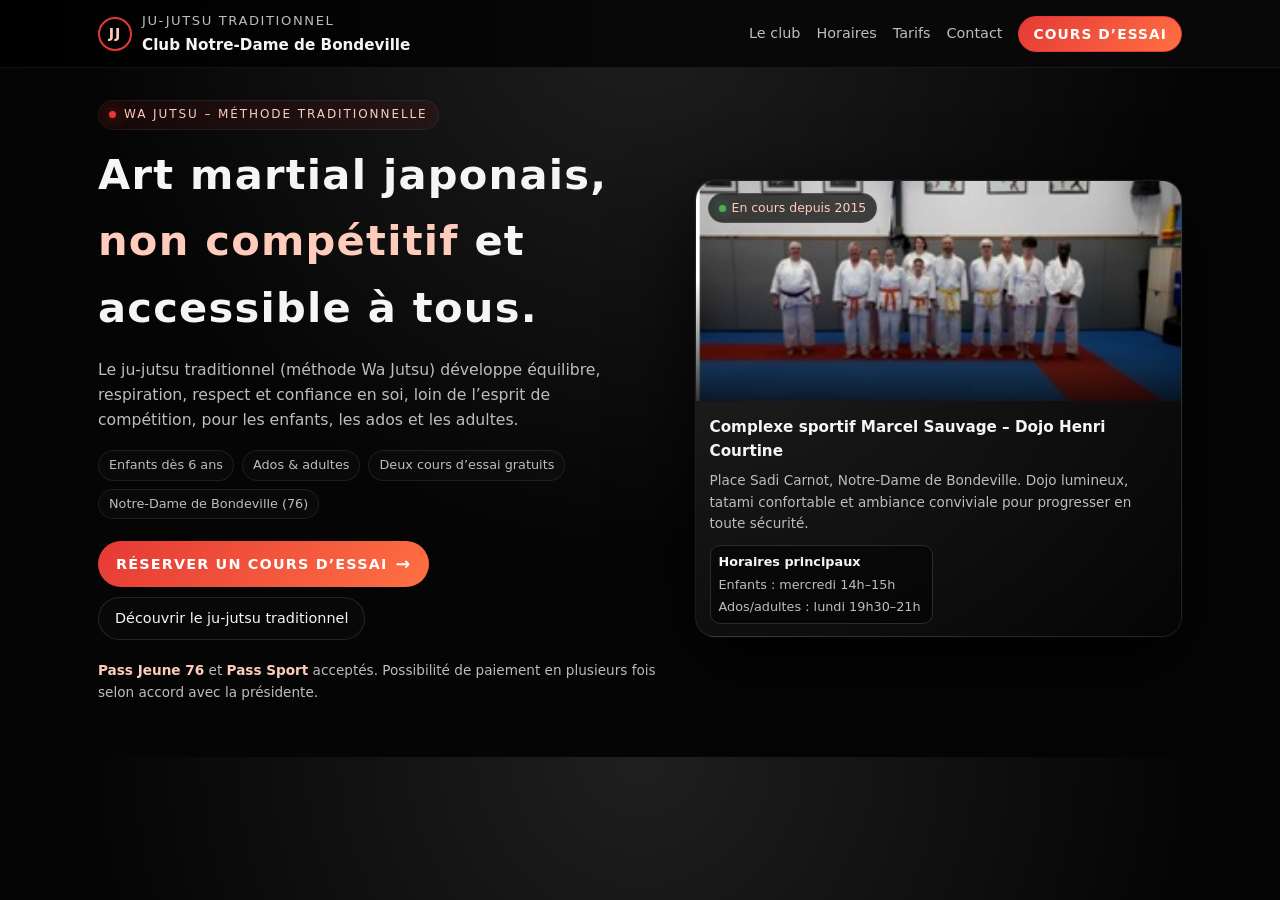
==== index.html @ c3eaf4b6 "Rename page1.html to index.html" ====
<!DOCTYPE html>
<html lang="fr">
<head>
    <meta charset="UTF-8">
    <title>Ju Jutsu Club Notre-Dame de Bondeville – Wa Jutsu</title>
    <meta name="description" content="Club de ju-jutsu traditionnel japonais (méthode Wa Jutsu) à Notre-Dame de Bondeville : art martial traditionnel, non compétitif, pour enfants, ados et adultes.">
    <meta name="viewport" content="width=device-width, initial-scale=1">

    <!-- Styles internes : tu pourras les sortir plus tard dans style.css si tu veux -->
    <style>
        :root {
            --bg-dark: #121212;
            --bg-card: #181818;
            --accent: #e53935;
            --accent-soft: #ffccbc;
            --text-main: #f5f5f5;
            --text-muted: #bdbdbd;
            --border-soft: #2c2c2c;
            --font-main: system-ui, -apple-system, BlinkMacSystemFont, "Segoe UI", sans-serif;
        }

        * {
            box-sizing: border-box;
        }

        body {
            margin: 0;
            font-family: var(--font-main);
            background: radial-gradient(circle at top, #1f1f1f 0, #050505 55%);
            color: var(--text-main);
            line-height: 1.6;
        }

        a {
            color: inherit;
            text-decoration: none;
        }

        /* --- Barre supérieure --- */

        header {
            position: sticky;
            top: 0;
            z-index: 50;
            backdrop-filter: blur(14px);
            background: linear-gradient(to right, rgba(0,0,0,0.9), rgba(10,10,10,0.85));
            border-bottom: 1px solid rgba(255,255,255,0.06);
        }

        .nav-container {
            max-width: 1120px;
            margin: 0 auto;
            padding: 10px 18px;
            display: flex;
            align-items: center;
            justify-content: space-between;
        }

        .logo-block {
            display: flex;
            align-items: center;
            gap: 10px;
        }

        .logo-circle {
            width: 34px;
            height: 34px;
            border-radius: 999px;
            border: 2px solid var(--accent);
            display: flex;
            align-items: center;
            justify-content: center;
            font-size: 0.9rem;
            font-weight: 700;
            color: var(--accent-soft);
            letter-spacing: 1px;
        }

        .logo-text {
            display: flex;
            flex-direction: column;
            gap: 2px;
        }

        .logo-text span:first-child {
            font-size: 0.82rem;
            text-transform: uppercase;
            letter-spacing: 0.12em;
            color: var(--text-muted);
        }

        .logo-text span:last-child {
            font-weight: 600;
            font-size: 0.95rem;
        }

        nav {
            display: flex;
            align-items: center;
            gap: 16px;
            font-size: 0.9rem;
        }

        nav a {
            padding: 6px 0;
            position: relative;
            color: var(--text-muted);
        }

        nav a::after {
            content: "";
            position: absolute;
            left: 0;
            bottom: -2px;
            width: 0;
            height: 2px;
            background: var(--accent);
            transition: width 0.2s ease-out;
        }

        nav a:hover {
            color: var(--text-main);
        }

        nav a:hover::after {
            width: 100%;
        }

        .nav-cta {
            padding: 6px 14px;
            border-radius: 999px;
            border: 1px solid var(--accent);
            background: linear-gradient(135deg, #e53935, #ff7043);
            color: #fff;
            font-size: 0.86rem;
            font-weight: 600;
            letter-spacing: 0.08em;
            text-transform: uppercase;
        }

        .nav-cta:hover {
            filter: brightness(1.06);
        }

        /* --- Section hero --- */

        .hero {
            max-width: 1120px;
            margin: 0 auto;
            padding: 32px 18px 40px;
            display: grid;
            grid-template-columns: minmax(0, 3fr) minmax(0, 2.6fr);
            gap: 34px;
            align-items: center;
        }

        .hero-text {
            position: relative;
        }

        .eyebrow {
            display: inline-flex;
            align-items: center;
            gap: 8px;
            padding: 4px 10px;
            border-radius: 999px;
            background: rgba(229,57,53,0.08);
            border: 1px solid rgba(255,255,255,0.06);
            color: var(--accent-soft);
            font-size: 0.75rem;
            text-transform: uppercase;
            letter-spacing: 0.16em;
            margin-bottom: 12px;
        }

        .eyebrow-dot {
            width: 7px;
            height: 7px;
            border-radius: 999px;
            background: var(--accent);
            box-shadow: 0 0 14px rgba(229,57,53,0.8);
        }

        h1 {
            font-size: clamp(2rem, 3vw + 1rem, 2.6rem);
            margin: 0 0 10px;
            letter-spacing: 0.03em;
        }

        h1 span {
            color: var(--accent-soft);
        }

        .hero-subtitle {
            color: var(--text-muted);
            font-size: 0.98rem;
            max-width: 520px;
            margin-bottom: 18px;
        }

        .hero-tags {
            display: flex;
            flex-wrap: wrap;
            gap: 8px;
            margin-bottom: 22px;
        }

        .tag-pill {
            padding: 4px 10px;
            border-radius: 999px;
            border: 1px solid rgba(255,255,255,0.08);
            font-size: 0.8rem;
            color: var(--text-muted);
            background: rgba(255,255,255,0.02);
        }

        .hero-actions {
            display: flex;
            flex-wrap: wrap;
            gap: 10px;
            margin-bottom: 20px;
        }

        .btn-main {
            display: inline-flex;
            align-items: center;
            gap: 8px;
            padding: 9px 18px;
            border-radius: 999px;
            border: none;
            outline: none;
            cursor: pointer;
            background: linear-gradient(135deg, #e53935, #ff7043);
            color: #fff;
            font-size: 0.9rem;
            font-weight: 600;
            letter-spacing: 0.08em;
            text-transform: uppercase;
        }

        .btn-main span:last-child {
            font-size: 1.1rem;
        }

        .btn-ghost {
            padding: 9px 16px;
            border-radius: 999px;
            border: 1px solid rgba(255,255,255,0.12);
            background: rgba(10,10,10,0.6);
            color: var(--text-main);
            font-size: 0.9rem;
            cursor: pointer;
        }

        .btn-ghost:hover {
            background: rgba(255,255,255,0.05);
        }

        .hero-note {
            font-size: 0.85rem;
            color: var(--text-muted);
        }

        .hero-note strong {
            color: var(--accent-soft);
        }

        /* --- Carte dojo / image --- */

        .hero-media {
            position: relative;
        }

        .hero-card {
            position: relative;
            border-radius: 20px;
            overflow: hidden;
            border: 1px solid rgba(255,255,255,0.08);
            background: radial-gradient(circle at top left, #2c2c2c 0, #151515 45%, #050505 100%);
            box-shadow:
                0 26px 80px rgba(0,0,0,0.8),
                0 0 0 1px rgba(255,255,255,0.03);
        }

        .hero-image-wrapper {
            position: relative;
            height: 220px;
            overflow: hidden;
        }

        .hero-image {
            width: 100%;
            height: 100%;
            object-fit: cover;
            filter: saturate(1.1) contrast(1.1);
        }

        .hero-image-overlay {
            position: absolute;
            inset: 0;
            background: linear-gradient(to top, rgba(0,0,0,0.8), transparent 55%);
        }

        .badge-top {
            position: absolute;
            top: 12px;
            left: 12px;
            padding: 4px 10px;
            border-radius: 999px;
            background: rgba(0,0,0,0.7);
            border: 1px solid rgba(255,255,255,0.12);
            font-size: 0.78rem;
            color: var(--accent-soft);
            display: inline-flex;
            align-items: center;
            gap: 6px;
        }

        .badge-dot {
            width: 7px;
            height: 7px;
            border-radius: 999px;
            background: #4caf50;
            box-shadow: 0 0 12px rgba(76,175,80,0.9);
        }

        .hero-card-content {
            padding: 14px 14px 12px;
        }

        .hero-card-title {
            font-size: 0.95rem;
            font-weight: 600;
            margin-bottom: 6px;
        }

        .hero-card-text {
            font-size: 0.85rem;
            color: var(--text-muted);
            margin-bottom: 10px;
        }

        .hero-card-grid {
            display: grid;
            grid-template-columns: repeat(2, minmax(0, 1fr));
            gap: 10px;
            font-size: 0.8rem;
        }

        .hero-card-chip {
            padding: 6px 8px;
            border-radius: 10px;
            border: 1px solid var(--border-soft);
            background: rgba(0,0,0,0.5);
        }

        .hero-card-chip strong {
            font-size: 0.8rem;
        }

        .hero-card-chip span {
            display: block;
            margin-top: 2px;
            color: var(--text-muted);
        }

        .hero-card-footer {
            display: flex;
            align-items: center;
            justify-content: space-between;
            margin-top: 10px;
            font-size: 0.8rem;
            color: var(--text-muted);
        }

        .hero-card-footer span strong {
            color: var(--accent-soft);
        }

        /* --- Section infos rapides --- */

        .section-infos {
            max-width: 1120px;
            margin: 0 auto;
            padding: 0 18px 40px;
        }

        .infos-grid {
            display: grid;
            grid-template-columns: repeat(3, minmax(0, 1fr));
            gap: 16px;
        }

        .info-card {
            background: var(--bg-card);
            border-radius: 16px;
            padding: 14px 14px 12px;
            border: 1px solid rgba(255,255,255,0.06);
        }

        .info-title {
            font-size: 0.9rem;
            font-weight: 600;
            margin-bottom: 6px;
        }

        .info-text {
            font-size: 0.85rem;
            color: var(--text-muted);
        }

        /* --- Footer --- */

        footer {
            border-top: 1px solid rgba(255,255,255,0.08);
            padding: 14px 18px 20px;
            font-size: 0.8rem;
            color: var(--text-muted);
            text-align: center;
            background: #050505;
        }

        /* --- Responsive --- */

        @media (max-width: 900px) {
            .hero {
                grid-template-columns: 1fr;
                padding-top: 22px;
            }

            nav {
                display: none; /* on simplifie sur mobile, tu pourras faire un vrai menu burger plus tard */
            }

            header {
                position: static;
            }
        }

        @media (max-width: 720px) {
            .infos-grid {
                grid-template-columns: 1fr;
            }
        }
    </style>
</head>
<body>

<header>
    <div class="nav-container">
        <div class="logo-block">
            <div class="logo-circle">JJ</div>
            <div class="logo-text">
                <span>Ju-jutsu traditionnel</span>
                <span>Club Notre-Dame de Bondeville</span>
            </div>
        </div>
        <nav>
            <a href="#club">Le club</a>
            <a href="#horaires">Horaires</a>
            <a href="#tarifs">Tarifs</a>
            <a href="#contact">Contact</a>
            <a class="nav-cta" href="#essai">Cours d’essai</a>
        </nav>
    </div>
</header>

<main>
    <!-- HERO -->
    <section class="hero">
        <div class="hero-text">
            <div class="eyebrow">
                <span class="eyebrow-dot"></span>
                <span>Wa Jutsu – méthode traditionnelle</span>
            </div>
            <h1>
                Art martial japonais, <span>non compétitif</span> et accessible à tous.
            </h1>
            <p class="hero-subtitle">
                Le ju-jutsu traditionnel (méthode Wa Jutsu) développe équilibre, respiration,
                respect et confiance en soi, loin de l’esprit de compétition, pour les enfants,
                les ados et les adultes.
            </p>

            <div class="hero-tags">
                <div class="tag-pill">Enfants dès 6 ans</div>
                <div class="tag-pill">Ados & adultes</div>
                <div class="tag-pill">Deux cours d’essai gratuits</div>
                <div class="tag-pill">Notre-Dame de Bondeville (76)</div>
            </div>

            <div class="hero-actions">
                <a href="#essai" class="btn-main">
                    <span>Réserver un cours d’essai</span>
                    <span>→</span>
                </a>
                <a href="#club" class="btn-ghost">
                    Découvrir le ju-jutsu traditionnel
                </a>
            </div>

            <p class="hero-note">
                <strong>Pass Jeune 76</strong> et <strong>Pass Sport</strong> acceptés.
                Possibilité de paiement en plusieurs fois selon accord avec la présidente.
            </p>
        </div>

        <div class="hero-media">
            <article class="hero-card">
                <div class="hero-image-wrapper">
                    <!-- Image hero : à mettre dans /images/hero-dojo.jpg -->
                    <img src="images/hero-dojo.jpg" alt="Pratique du ju-jutsu traditionnel au dojo Henri Courtine" class="hero-image">
                    <div class="hero-image-overlay"></div>
                    <div class="badge-top">
                        <span class="badge-dot"></span>
                        <span>En cours depuis 2015</span>
                    </div>
                </div>
                <div class="hero-card-content">
                    <div class="hero-card-title">
                        Complexe sportif Marcel Sauvage – Dojo Henri Courtine
                    </div>
                    <div class="hero-card-text">
                        Place Sadi Carnot, Notre-Dame de Bondeville. Dojo lumineux, tatami confortable
                        et ambiance conviviale pour progresser en toute sécurité.
                    </div>

                    <div class="hero-card-grid">
                        <div class="hero-card-chip" id="horaires">
                            <strong>Horaires principaux</strong>
                            <span>Enfants : mercredi 14h–15h</span>
                            <span>Ados/adultes : lundi 19h30–21h</span>
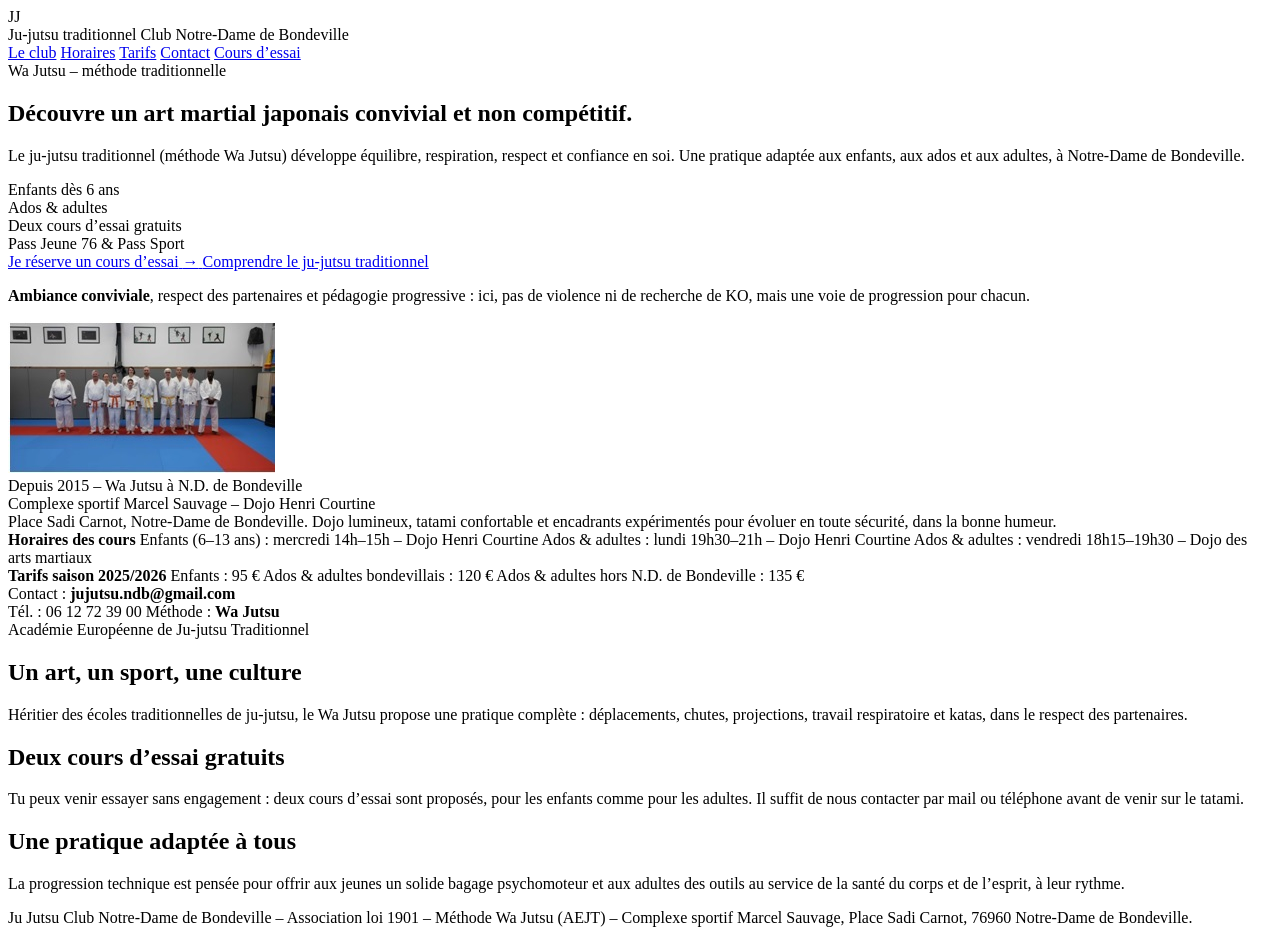
==== commit 7e7b0950: "Add files via upload" ====
--- a/index.html
+++ b/index.html
@@ -5,448 +5,11 @@
     <title>Ju Jutsu Club Notre-Dame de Bondeville – Wa Jutsu</title>
     <meta name="description" content="Club de ju-jutsu traditionnel japonais (méthode Wa Jutsu) à Notre-Dame de Bondeville : art martial traditionnel, non compétitif, pour enfants, ados et adultes.">
     <meta name="viewport" content="width=device-width, initial-scale=1">
+    <link rel="stylesheet" href="style.css">
+</head>
+<body class="page">
 
-    <!-- Styles internes : tu pourras les sortir plus tard dans style.css si tu veux -->
-    <style>
-        :root {
-            --bg-dark: #121212;
-            --bg-card: #181818;
-            --accent: #e53935;
-            --accent-soft: #ffccbc;
-            --text-main: #f5f5f5;
-            --text-muted: #bdbdbd;
-            --border-soft: #2c2c2c;
-            --font-main: system-ui, -apple-system, BlinkMacSystemFont, "Segoe UI", sans-serif;
-        }
-
-        * {
-            box-sizing: border-box;
-        }
-
-        body {
-            margin: 0;
-            font-family: var(--font-main);
-            background: radial-gradient(circle at top, #1f1f1f 0, #050505 55%);
-            color: var(--text-main);
-            line-height: 1.6;
-        }
-
-        a {
-            color: inherit;
-            text-decoration: none;
-        }
-
-        /* --- Barre supérieure --- */
-
-        header {
-            position: sticky;
-            top: 0;
-            z-index: 50;
-            backdrop-filter: blur(14px);
-            background: linear-gradient(to right, rgba(0,0,0,0.9), rgba(10,10,10,0.85));
-            border-bottom: 1px solid rgba(255,255,255,0.06);
-        }
-
-        .nav-container {
-            max-width: 1120px;
-            margin: 0 auto;
-            padding: 10px 18px;
-            display: flex;
-            align-items: center;
-            justify-content: space-between;
-        }
-
-        .logo-block {
-            display: flex;
-            align-items: center;
-            gap: 10px;
-        }
-
-        .logo-circle {
-            width: 34px;
-            height: 34px;
-            border-radius: 999px;
-            border: 2px solid var(--accent);
-            display: flex;
-            align-items: center;
-            justify-content: center;
-            font-size: 0.9rem;
-            font-weight: 700;
-            color: var(--accent-soft);
-            letter-spacing: 1px;
-        }
-
-        .logo-text {
-            display: flex;
-            flex-direction: column;
-            gap: 2px;
-        }
-
-        .logo-text span:first-child {
-            font-size: 0.82rem;
-            text-transform: uppercase;
-            letter-spacing: 0.12em;
-            color: var(--text-muted);
-        }
-
-        .logo-text span:last-child {
-            font-weight: 600;
-            font-size: 0.95rem;
-        }
-
-        nav {
-            display: flex;
-            align-items: center;
-            gap: 16px;
-            font-size: 0.9rem;
-        }
-
-        nav a {
-            padding: 6px 0;
-            position: relative;
-            color: var(--text-muted);
-        }
-
-        nav a::after {
-            content: "";
-            position: absolute;
-            left: 0;
-            bottom: -2px;
-            width: 0;
-            height: 2px;
-            background: var(--accent);
-            transition: width 0.2s ease-out;
-        }
-
-        nav a:hover {
-            color: var(--text-main);
-        }
-
-        nav a:hover::after {
-            width: 100%;
-        }
-
-        .nav-cta {
-            padding: 6px 14px;
-            border-radius: 999px;
-            border: 1px solid var(--accent);
-            background: linear-gradient(135deg, #e53935, #ff7043);
-            color: #fff;
-            font-size: 0.86rem;
-            font-weight: 600;
-            letter-spacing: 0.08em;
-            text-transform: uppercase;
-        }
-
-        .nav-cta:hover {
-            filter: brightness(1.06);
-        }
-
-        /* --- Section hero --- */
-
-        .hero {
-            max-width: 1120px;
-            margin: 0 auto;
-            padding: 32px 18px 40px;
-            display: grid;
-            grid-template-columns: minmax(0, 3fr) minmax(0, 2.6fr);
-            gap: 34px;
-            align-items: center;
-        }
-
-        .hero-text {
-            position: relative;
-        }
-
-        .eyebrow {
-            display: inline-flex;
-            align-items: center;
-            gap: 8px;
-            padding: 4px 10px;
-            border-radius: 999px;
-            background: rgba(229,57,53,0.08);
-            border: 1px solid rgba(255,255,255,0.06);
-            color: var(--accent-soft);
-            font-size: 0.75rem;
-            text-transform: uppercase;
-            letter-spacing: 0.16em;
-            margin-bottom: 12px;
-        }
-
-        .eyebrow-dot {
-            width: 7px;
-            height: 7px;
-            border-radius: 999px;
-            background: var(--accent);
-            box-shadow: 0 0 14px rgba(229,57,53,0.8);
-        }
-
-        h1 {
-            font-size: clamp(2rem, 3vw + 1rem, 2.6rem);
-            margin: 0 0 10px;
-            letter-spacing: 0.03em;
-        }
-
-        h1 span {
-            color: var(--accent-soft);
-        }
-
-        .hero-subtitle {
-            color: var(--text-muted);
-            font-size: 0.98rem;
-            max-width: 520px;
-            margin-bottom: 18px;
-        }
-
-        .hero-tags {
-            display: flex;
-            flex-wrap: wrap;
-            gap: 8px;
-            margin-bottom: 22px;
-        }
-
-        .tag-pill {
-            padding: 4px 10px;
-            border-radius: 999px;
-            border: 1px solid rgba(255,255,255,0.08);
-            font-size: 0.8rem;
-            color: var(--text-muted);
-            background: rgba(255,255,255,0.02);
-        }
-
-        .hero-actions {
-            display: flex;
-            flex-wrap: wrap;
-            gap: 10px;
-            margin-bottom: 20px;
-        }
-
-        .btn-main {
-            display: inline-flex;
-            align-items: center;
-            gap: 8px;
-            padding: 9px 18px;
-            border-radius: 999px;
-            border: none;
-            outline: none;
-            cursor: pointer;
-            background: linear-gradient(135deg, #e53935, #ff7043);
-            color: #fff;
-            font-size: 0.9rem;
-            font-weight: 600;
-            letter-spacing: 0.08em;
-            text-transform: uppercase;
-        }
-
-        .btn-main span:last-child {
-            font-size: 1.1rem;
-        }
-
-        .btn-ghost {
-            padding: 9px 16px;
-            border-radius: 999px;
-            border: 1px solid rgba(255,255,255,0.12);
-            background: rgba(10,10,10,0.6);
-            color: var(--text-main);
-            font-size: 0.9rem;
-            cursor: pointer;
-        }
-
-        .btn-ghost:hover {
-            background: rgba(255,255,255,0.05);
-        }
-
-        .hero-note {
-            font-size: 0.85rem;
-            color: var(--text-muted);
-        }
-
-        .hero-note strong {
-            color: var(--accent-soft);
-        }
-
-        /* --- Carte dojo / image --- */
-
-        .hero-media {
-            position: relative;
-        }
-
-        .hero-card {
-            position: relative;
-            border-radius: 20px;
-            overflow: hidden;
-            border: 1px solid rgba(255,255,255,0.08);
-            background: radial-gradient(circle at top left, #2c2c2c 0, #151515 45%, #050505 100%);
-            box-shadow:
-                0 26px 80px rgba(0,0,0,0.8),
-                0 0 0 1px rgba(255,255,255,0.03);
-        }
-
-        .hero-image-wrapper {
-            position: relative;
-            height: 220px;
-            overflow: hidden;
-        }
-
-        .hero-image {
-            width: 100%;
-            height: 100%;
-            object-fit: cover;
-            filter: saturate(1.1) contrast(1.1);
-        }
-
-        .hero-image-overlay {
-            position: absolute;
-            inset: 0;
-            background: linear-gradient(to top, rgba(0,0,0,0.8), transparent 55%);
-        }
-
-        .badge-top {
-            position: absolute;
-            top: 12px;
-            left: 12px;
-            padding: 4px 10px;
-            border-radius: 999px;
-            background: rgba(0,0,0,0.7);
-            border: 1px solid rgba(255,255,255,0.12);
-            font-size: 0.78rem;
-            color: var(--accent-soft);
-            display: inline-flex;
-            align-items: center;
-            gap: 6px;
-        }
-
-        .badge-dot {
-            width: 7px;
-            height: 7px;
-            border-radius: 999px;
-            background: #4caf50;
-            box-shadow: 0 0 12px rgba(76,175,80,0.9);
-        }
-
-        .hero-card-content {
-            padding: 14px 14px 12px;
-        }
-
-        .hero-card-title {
-            font-size: 0.95rem;
-            font-weight: 600;
-            margin-bottom: 6px;
-        }
-
-        .hero-card-text {
-            font-size: 0.85rem;
-            color: var(--text-muted);
-            margin-bottom: 10px;
-        }
-
-        .hero-card-grid {
-            display: grid;
-            grid-template-columns: repeat(2, minmax(0, 1fr));
-            gap: 10px;
-            font-size: 0.8rem;
-        }
-
-        .hero-card-chip {
-            padding: 6px 8px;
-            border-radius: 10px;
-            border: 1px solid var(--border-soft);
-            background: rgba(0,0,0,0.5);
-        }
-
-        .hero-card-chip strong {
-            font-size: 0.8rem;
-        }
-
-        .hero-card-chip span {
-            display: block;
-            margin-top: 2px;
-            color: var(--text-muted);
-        }
-
-        .hero-card-footer {
-            display: flex;
-            align-items: center;
-            justify-content: space-between;
-            margin-top: 10px;
-            font-size: 0.8rem;
-            color: var(--text-muted);
-        }
-
-        .hero-card-footer span strong {
-            color: var(--accent-soft);
-        }
-
-        /* --- Section infos rapides --- */
-
-        .section-infos {
-            max-width: 1120px;
-            margin: 0 auto;
-            padding: 0 18px 40px;
-        }
-
-        .infos-grid {
-            display: grid;
-            grid-template-columns: repeat(3, minmax(0, 1fr));
-            gap: 16px;
-        }
-
-        .info-card {
-            background: var(--bg-card);
-            border-radius: 16px;
-            padding: 14px 14px 12px;
-            border: 1px solid rgba(255,255,255,0.06);
-        }
-
-        .info-title {
-            font-size: 0.9rem;
-            font-weight: 600;
-            margin-bottom: 6px;
-        }
-
-        .info-text {
-            font-size: 0.85rem;
-            color: var(--text-muted);
-        }
-
-        /* --- Footer --- */
-
-        footer {
-            border-top: 1px solid rgba(255,255,255,0.08);
-            padding: 14px 18px 20px;
-            font-size: 0.8rem;
-            color: var(--text-muted);
-            text-align: center;
-            background: #050505;
-        }
-
-        /* --- Responsive --- */
-
-        @media (max-width: 900px) {
-            .hero {
-                grid-template-columns: 1fr;
-                padding-top: 22px;
-            }
-
-            nav {
-                display: none; /* on simplifie sur mobile, tu pourras faire un vrai menu burger plus tard */
-            }
-
-            header {
-                position: static;
-            }
-        }
-
-        @media (max-width: 720px) {
-            .infos-grid {
-                grid-template-columns: 1fr;
-            }
-        }
-    </style>
-</head>
-<body>
-
-<header>
+<header class="header">
     <div class="nav-container">
         <div class="logo-block">
             <div class="logo-circle">JJ</div>
@@ -455,65 +18,66 @@
                 <span>Club Notre-Dame de Bondeville</span>
             </div>
         </div>
-        <nav>
-            <a href="#club">Le club</a>
-            <a href="#horaires">Horaires</a>
-            <a href="#tarifs">Tarifs</a>
-            <a href="#contact">Contact</a>
-            <a class="nav-cta" href="#essai">Cours d’essai</a>
+        <nav class="nav">
+            <a href="#club" class="nav-link">Le club</a>
+            <a href="#horaires" class="nav-link">Horaires</a>
+            <a href="#tarifs" class="nav-link">Tarifs</a>
+            <a href="#contact" class="nav-link">Contact</a>
+            <a href="#essai" class="nav-cta">Cours d’essai</a>
         </nav>
     </div>
 </header>
 
-<main>
+<main class="page-main">
     <!-- HERO -->
     <section class="hero">
         <div class="hero-text">
-            <div class="eyebrow">
-                <span class="eyebrow-dot"></span>
+            <div class="hero-eyebrow">
+                <span class="hero-eyebrow-dot"></span>
                 <span>Wa Jutsu – méthode traditionnelle</span>
             </div>
-            <h1>
-                Art martial japonais, <span>non compétitif</span> et accessible à tous.
+            <h1 class="hero-title">
+                Découvre un art martial japonais <span>convivial et non compétitif</span>.
             </h1>
             <p class="hero-subtitle">
                 Le ju-jutsu traditionnel (méthode Wa Jutsu) développe équilibre, respiration,
-                respect et confiance en soi, loin de l’esprit de compétition, pour les enfants,
-                les ados et les adultes.
+                respect et confiance en soi. Une pratique adaptée aux enfants, aux ados
+                et aux adultes, à Notre-Dame de Bondeville.
             </p>
 
             <div class="hero-tags">
                 <div class="tag-pill">Enfants dès 6 ans</div>
                 <div class="tag-pill">Ados & adultes</div>
                 <div class="tag-pill">Deux cours d’essai gratuits</div>
-                <div class="tag-pill">Notre-Dame de Bondeville (76)</div>
+                <div class="tag-pill">Pass Jeune 76 & Pass Sport</div>
             </div>
 
             <div class="hero-actions">
                 <a href="#essai" class="btn-main">
-                    <span>Réserver un cours d’essai</span>
+                    <span>Je réserve un cours d’essai</span>
                     <span>→</span>
                 </a>
                 <a href="#club" class="btn-ghost">
-                    Découvrir le ju-jutsu traditionnel
+                    Comprendre le ju-jutsu traditionnel
                 </a>
             </div>
 
             <p class="hero-note">
-                <strong>Pass Jeune 76</strong> et <strong>Pass Sport</strong> acceptés.
-                Possibilité de paiement en plusieurs fois selon accord avec la présidente.
+                <strong>Ambiance conviviale</strong>, respect des partenaires et pédagogie
+                progressive : ici, pas de violence ni de recherche de KO, mais une voie
+                de progression pour chacun.
             </p>
         </div>
 
         <div class="hero-media">
             <article class="hero-card">
                 <div class="hero-image-wrapper">
-                    <!-- Image hero : à mettre dans /images/hero-dojo.jpg -->
+                    <!-- Image hero : à placer dans /images/hero-dojo.jpg -->
                     <img src="images/hero-dojo.jpg" alt="Pratique du ju-jutsu traditionnel au dojo Henri Courtine" class="hero-image">
                     <div class="hero-image-overlay"></div>
-                    <div class="badge-top">
-                        <span class="badge-dot"></span>
-                        <span>En cours depuis 2015</span>
+                    <div class="hero-badge-top">
+                        <span class="hero-badge-dot"></span>
+                        <span>Depuis 2015 – Wa Jutsu à N.D. de Bondeville</span>
                     </div>
                 </div>
                 <div class="hero-card-content">
@@ -522,12 +86,75 @@
                     </div>
                     <div class="hero-card-text">
                         Place Sadi Carnot, Notre-Dame de Bondeville. Dojo lumineux, tatami confortable
-                        et ambiance conviviale pour progresser en toute sécurité.
+                        et encadrants expérimentés pour évoluer en toute sécurité, dans la bonne humeur.
                     </div>
 
                     <div class="hero-card-grid">
                         <div class="hero-card-chip" id="horaires">
-                            <strong>Horaires principaux</strong>
-                            <span>Enfants : mercredi 14h–15h</span>
-                            <span>Ados/adultes : lundi 19h30–21h</span>
-                            
+                            <strong>Horaires des cours</strong>
+                            <span>Enfants (6–13 ans) : mercredi 14h–15h – Dojo Henri Courtine</span>
+                            <span>Ados & adultes : lundi 19h30–21h – Dojo Henri Courtine</span>
+                            <span>Ados & adultes : vendredi 18h15–19h30 – Dojo des arts martiaux</span>
+                        </div>
+                        <div class="hero-card-chip" id="tarifs">
+                            <strong>Tarifs saison 2025/2026</strong>
+                            <span>Enfants : 95 €</span>
+                            <span>Ados & adultes bondevillais : 120 €</span>
+                            <span>Ados & adultes hors N.D. de Bondeville : 135 €</span>
+                        </div>
+                    </div>
+
+                    <div class="hero-card-footer" id="contact">
+                        <span>
+                            Contact : <strong>jujutsu.ndb@gmail.com</strong><br>
+                            Tél. : 06&nbsp;12&nbsp;72&nbsp;39&nbsp;00
+                        </span>
+                        <span>
+                            Méthode : <strong>Wa Jutsu</strong><br>
+                            Académie Européenne de Ju-jutsu Traditionnel
+                        </span>
+                    </div>
+                </div>
+            </article>
+        </div>
+    </section>
+
+    <!-- INFOS RAPIDES -->
+    <section class="section-infos" id="club">
+        <div class="section-infos-grid">
+            <article class="info-card">
+                <h2 class="info-title">Un art, un sport, une culture</h2>
+                <p class="info-text">
+                    Héritier des écoles traditionnelles de ju-jutsu, le Wa Jutsu propose une
+                    pratique complète : déplacements, chutes, projections, travail respiratoire
+                    et katas, dans le respect des partenaires.
+                </p>
+            </article>
+
+            <article class="info-card" id="essai">
+                <h2 class="info-title">Deux cours d’essai gratuits</h2>
+                <p class="info-text">
+                    Tu peux venir essayer sans engagement : deux cours d’essai sont proposés,
+                    pour les enfants comme pour les adultes. Il suffit de nous contacter
+                    par mail ou téléphone avant de venir sur le tatami.
+                </p>
+            </article>
+
+            <article class="info-card">
+                <h2 class="info-title">Une pratique adaptée à tous</h2>
+                <p class="info-text">
+                    La progression technique est pensée pour offrir aux jeunes un solide bagage
+                    psychomoteur et aux adultes des outils au service de la santé du corps
+                    et de l’esprit, à leur rythme.
+                </p>
+            </article>
+        </div>
+    </section>
+</main>
+
+<footer class="footer">
+    Ju Jutsu Club Notre-Dame de Bondeville – Association loi 1901 – Méthode Wa Jutsu (AEJT) – Complexe sportif Marcel Sauvage, Place Sadi Carnot, 76960 Notre-Dame de Bondeville.
+</footer>
+
+</body>
+</html>
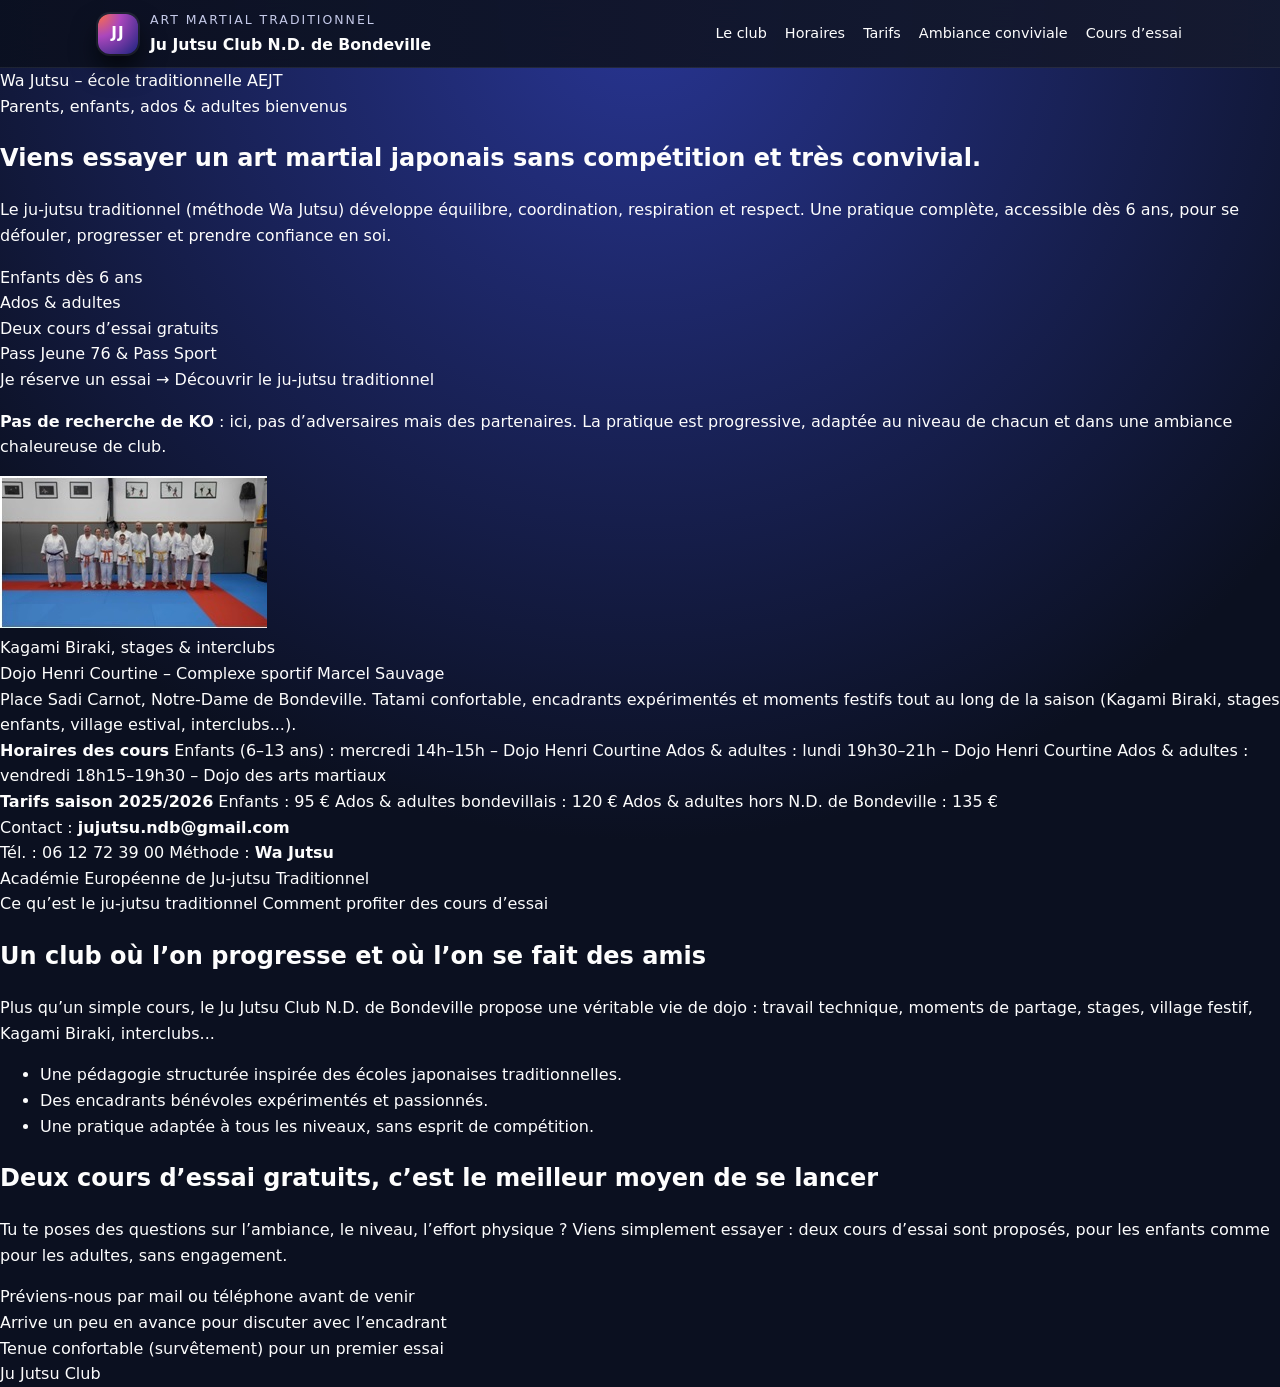
==== commit 0047e2e9: "Add files via upload" ====
--- a/index.html
+++ b/index.html
@@ -12,17 +12,17 @@
 <header class="header">
     <div class="nav-container">
         <div class="logo-block">
-            <div class="logo-circle">JJ</div>
+            <div class="logo-mark">JJ</div>
             <div class="logo-text">
-                <span>Ju-jutsu traditionnel</span>
-                <span>Club Notre-Dame de Bondeville</span>
+                <span>Art martial traditionnel</span>
+                <span>Ju Jutsu Club N.D. de Bondeville</span>
             </div>
         </div>
         <nav class="nav">
             <a href="#club" class="nav-link">Le club</a>
             <a href="#horaires" class="nav-link">Horaires</a>
             <a href="#tarifs" class="nav-link">Tarifs</a>
-            <a href="#contact" class="nav-link">Contact</a>
+            <span class="nav-badge">Ambiance conviviale</span>
             <a href="#essai" class="nav-cta">Cours d’essai</a>
         </nav>
     </div>
@@ -32,40 +32,46 @@
     <!-- HERO -->
     <section class="hero">
         <div class="hero-text">
-            <div class="hero-eyebrow">
-                <span class="hero-eyebrow-dot"></span>
-                <span>Wa Jutsu – méthode traditionnelle</span>
+            <div class="hero-eyebrow-row">
+                <div class="hero-eyebrow">
+                    <span class="hero-eyebrow-dot"></span>
+                    <span>Wa Jutsu – école traditionnelle AEJT</span>
+                </div>
+                <div class="hero-eyebrow-secondary">
+                    Parents, enfants, ados & adultes bienvenus
+                </div>
             </div>
+
             <h1 class="hero-title">
-                Découvre un art martial japonais <span>convivial et non compétitif</span>.
+                Viens essayer un art martial japonais <span>sans compétition et très convivial</span>.
             </h1>
             <p class="hero-subtitle">
-                Le ju-jutsu traditionnel (méthode Wa Jutsu) développe équilibre, respiration,
-                respect et confiance en soi. Une pratique adaptée aux enfants, aux ados
-                et aux adultes, à Notre-Dame de Bondeville.
+                Le ju-jutsu traditionnel (méthode Wa Jutsu) développe équilibre, coordination,
+                respiration et respect. Une pratique complète, accessible dès 6 ans, pour se
+                défouler, progresser et prendre confiance en soi.
             </p>
 
             <div class="hero-tags">
                 <div class="tag-pill">Enfants dès 6 ans</div>
                 <div class="tag-pill">Ados & adultes</div>
-                <div class="tag-pill">Deux cours d’essai gratuits</div>
+                <div class="tag-pill tag-pill-alt">Deux cours d’essai gratuits</div>
                 <div class="tag-pill">Pass Jeune 76 & Pass Sport</div>
             </div>
 
             <div class="hero-actions">
                 <a href="#essai" class="btn-main">
-                    <span>Je réserve un cours d’essai</span>
+                    <span>Je réserve un essai</span>
                     <span>→</span>
                 </a>
                 <a href="#club" class="btn-ghost">
-                    Comprendre le ju-jutsu traditionnel
+                    Découvrir le ju-jutsu traditionnel
                 </a>
             </div>
 
             <p class="hero-note">
-                <strong>Ambiance conviviale</strong>, respect des partenaires et pédagogie
-                progressive : ici, pas de violence ni de recherche de KO, mais une voie
-                de progression pour chacun.
+                <strong>Pas de recherche de KO</strong> : ici, pas d’adversaires mais des partenaires.
+                La pratique est progressive, adaptée au niveau de chacun et dans une ambiance
+                chaleureuse de club.
             </p>
         </div>
 
@@ -73,20 +79,21 @@
             <article class="hero-card">
                 <div class="hero-image-wrapper">
                     <!-- Image hero : à placer dans /images/hero-dojo.jpg -->
-                    <img src="images/hero-dojo.jpg" alt="Pratique du ju-jutsu traditionnel au dojo Henri Courtine" class="hero-image">
+                    <img src="images/hero-dojo.jpg" alt="Pratique du ju-jutsu traditionnel sur le tatami du dojo Henri Courtine" class="hero-image">
                     <div class="hero-image-overlay"></div>
                     <div class="hero-badge-top">
                         <span class="hero-badge-dot"></span>
-                        <span>Depuis 2015 – Wa Jutsu à N.D. de Bondeville</span>
+                        <span>Kagami Biraki, stages & interclubs</span>
                     </div>
                 </div>
                 <div class="hero-card-content">
                     <div class="hero-card-title">
-                        Complexe sportif Marcel Sauvage – Dojo Henri Courtine
+                        Dojo Henri Courtine – Complexe sportif Marcel Sauvage
                     </div>
                     <div class="hero-card-text">
-                        Place Sadi Carnot, Notre-Dame de Bondeville. Dojo lumineux, tatami confortable
-                        et encadrants expérimentés pour évoluer en toute sécurité, dans la bonne humeur.
+                        Place Sadi Carnot, Notre-Dame de Bondeville. Tatami confortable, encadrants
+                        expérimentés et moments festifs tout au long de la saison (Kagami Biraki,
+                        stages enfants, village estival, interclubs...).
                     </div>
 
                     <div class="hero-card-grid">
@@ -114,47 +121,64 @@
                             Académie Européenne de Ju-jutsu Traditionnel
                         </span>
                     </div>
+
+                    <div class="hero-links-row">
+                        <a href="#club" class="hero-link-pill">
+                            <span class="hero-link-pill-icon"></span>
+                            <span>Ce qu’est le ju-jutsu traditionnel</span>
+                        </a>
+                        <a href="#essai" class="hero-link-pill">
+                            <span class="hero-link-pill-icon"></span>
+                            <span>Comment profiter des cours d’essai</span>
+                        </a>
+                    </div>
                 </div>
             </article>
         </div>
     </section>
 
-    <!-- INFOS RAPIDES -->
+    <!-- INFOS RAPIDES / FESTIVES -->
     <section class="section-infos" id="club">
         <div class="section-infos-grid">
             <article class="info-card">
-                <h2 class="info-title">Un art, un sport, une culture</h2>
+                <h2 class="info-title">Un club où l’on progresse et où l’on se fait des amis</h2>
                 <p class="info-text">
-                    Héritier des écoles traditionnelles de ju-jutsu, le Wa Jutsu propose une
-                    pratique complète : déplacements, chutes, projections, travail respiratoire
-                    et katas, dans le respect des partenaires.
+                    Plus qu’un simple cours, le Ju Jutsu Club N.D. de Bondeville propose une
+                    véritable vie de dojo : travail technique, moments de partage, stages,
+                    village festif, Kagami Biraki, interclubs...
                 </p>
+                <ul class="info-list">
+                    <li>
+                        <span class="info-list-dot"></span>
+                        <span>Une pédagogie structurée inspirée des écoles japonaises traditionnelles.</span>
+                    </li>
+                    <li>
+                        <span class="info-list-dot"></span>
+                        <span>Des encadrants bénévoles expérimentés et passionnés.</span>
+                    </li>
+                    <li>
+                        <span class="info-list-dot"></span>
+                        <span>Une pratique adaptée à tous les niveaux, sans esprit de compétition.</span>
+                    </li>
+                </ul>
             </article>
 
             <article class="info-card" id="essai">
-                <h2 class="info-title">Deux cours d’essai gratuits</h2>
+                <h2 class="info-title">Deux cours d’essai gratuits, c’est le meilleur moyen de se lancer</h2>
                 <p class="info-text">
-                    Tu peux venir essayer sans engagement : deux cours d’essai sont proposés,
-                    pour les enfants comme pour les adultes. Il suffit de nous contacter
-                    par mail ou téléphone avant de venir sur le tatami.
+                    Tu te poses des questions sur l’ambiance, le niveau, l’effort physique ?
+                    Viens simplement essayer : deux cours d’essai sont proposés, pour les
+                    enfants comme pour les adultes, sans engagement.
                 </p>
-            </article>
-
-            <article class="info-card">
-                <h2 class="info-title">Une pratique adaptée à tous</h2>
-                <p class="info-text">
-                    La progression technique est pensée pour offrir aux jeunes un solide bagage
-                    psychomoteur et aux adultes des outils au service de la santé du corps
-                    et de l’esprit, à leur rythme.
-                </p>
+                <div class="info-chips">
+                    <div class="info-chip">Préviens-nous par mail ou téléphone avant de venir</div>
+                    <div class="info-chip">Arrive un peu en avance pour discuter avec l’encadrant</div>
+                    <div class="info-chip">Tenue confortable (survêtement) pour un premier essai</div>
+                </div>
             </article>
         </div>
     </section>
 </main>
 
 <footer class="footer">
-    Ju Jutsu Club Notre-Dame de Bondeville – Association loi 1901 – Méthode Wa Jutsu (AEJT) – Complexe sportif Marcel Sauvage, Place Sadi Carnot, 76960 Notre-Dame de Bondeville.
-</footer>
-
-</body>
-</html>+    Ju Jutsu Club 
--- a/style.css
+++ b/style.css
@@ -0,0 +1,127 @@
+/* ====== Variables & base ====== */
+
+:root {
+    --bg-body: #0b1020;
+    --bg-gradient: radial-gradient(circle at top, #283593 0, #0b1020 55%);
+    --bg-card: #12152b;
+    --bg-chip: #1b2140;
+    --accent: #ff7043;
+    --accent-strong: #ff5722;
+    --accent-alt: #ffca28;
+    --accent-dojo: #26c6da;
+    --text-main: #fdfdfd;
+    --text-muted: #c5cae9;
+    --border-soft: #28304f;
+    --font-main: system-ui, -apple-system, BlinkMacSystemFont, "Segoe UI", sans-serif;
+}
+
+* {
+    box-sizing: border-box;
+}
+
+html, body {
+    margin: 0;
+    padding: 0;
+    font-family: var(--font-main);
+    background: var(--bg-gradient);
+    color: var(--text-main);
+    line-height: 1.6;
+}
+
+/* ====== Liens ====== */
+
+a {
+    color: inherit;
+    text-decoration: none;
+}
+
+a:hover {
+    text-decoration: none;
+}
+
+/* ====== Layout global ====== */
+
+.page {
+    min-height: 100vh;
+    display: flex;
+    flex-direction: column;
+}
+
+.page-main {
+    flex: 1;
+}
+
+/* ====== Header / navigation ====== */
+
+.header {
+    position: sticky;
+    top: 0;
+    z-index: 50;
+    backdrop-filter: blur(18px);
+    background: linear-gradient(
+        to right,
+        rgba(11,16,32,0.95),
+        rgba(21,26,48,0.95)
+    );
+    border-bottom: 1px solid rgba(255,255,255,0.08);
+}
+
+.nav-container {
+    max-width: 1120px;
+    margin: 0 auto;
+    padding: 10px 18px;
+    display: flex;
+    align-items: center;
+    justify-content: space-between;
+}
+
+.logo-block {
+    display: flex;
+    align-items: center;
+    gap: 12px;
+}
+
+.logo-mark {
+    width: 40px;
+    height: 40px;
+    border-radius: 12px;
+    background: radial-gradient(circle at top left, #ff7043 0, #ab47bc 40%, #1a237e 100%);
+    display: flex;
+    align-items: center;
+    justify-content: center;
+    color: #fff;
+    font-weight: 800;
+    font-size: 0.95rem;
+    letter-spacing: 1px;
+    box-shadow:
+        0 0 0 2px rgba(255,255,255,0.08),
+        0 14px 26px rgba(0,0,0,0.7);
+}
+
+.logo-text {
+    display: flex;
+    flex-direction: column;
+    gap: 2px;
+}
+
+.logo-text span:first-child {
+    font-size: 0.78rem;
+    text-transform: uppercase;
+    letter-spacing: 0.16em;
+    color: var(--text-muted);
+}
+
+.logo-text span:last-child {
+    font-weight: 600;
+    font-size: 0.98rem;
+}
+
+.nav {
+    display: flex;
+    align-items: center;
+    gap: 18px;
+    font-size: 0.9rem;
+}
+
+.nav-link {
+    pad
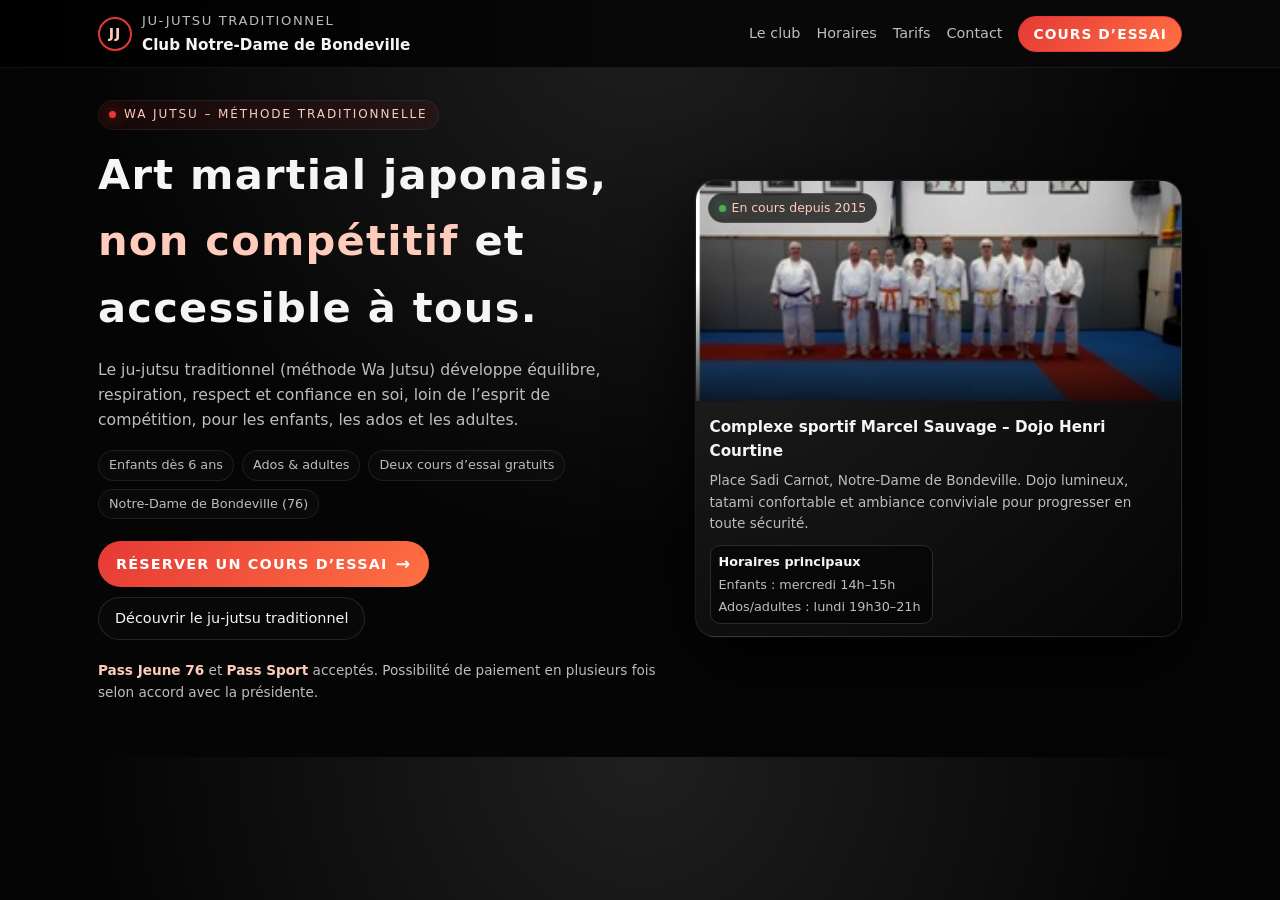
==== commit 6ee7a51f: "Rename index_old.html to index.html" ====
--- a/index.html
+++ b/index.html
@@ -5,62 +5,493 @@
     <title>Ju Jutsu Club Notre-Dame de Bondeville – Wa Jutsu</title>
     <meta name="description" content="Club de ju-jutsu traditionnel japonais (méthode Wa Jutsu) à Notre-Dame de Bondeville : art martial traditionnel, non compétitif, pour enfants, ados et adultes.">
     <meta name="viewport" content="width=device-width, initial-scale=1">
-    <link rel="stylesheet" href="style.css">
+
+    <!-- Styles internes : tu pourras les sortir plus tard dans style.css si tu veux -->
+    <style>
+        :root {
+            --bg-dark: #121212;
+            --bg-card: #181818;
+            --accent: #e53935;
+            --accent-soft: #ffccbc;
+            --text-main: #f5f5f5;
+            --text-muted: #bdbdbd;
+            --border-soft: #2c2c2c;
+            --font-main: system-ui, -apple-system, BlinkMacSystemFont, "Segoe UI", sans-serif;
+        }
+
+        * {
+            box-sizing: border-box;
+        }
+
+        body {
+            margin: 0;
+            font-family: var(--font-main);
+            background: radial-gradient(circle at top, #1f1f1f 0, #050505 55%);
+            color: var(--text-main);
+            line-height: 1.6;
+        }
+
+        a {
+            color: inherit;
+            text-decoration: none;
+        }
+
+        /* --- Barre supérieure --- */
+
+        header {
+            position: sticky;
+            top: 0;
+            z-index: 50;
+            backdrop-filter: blur(14px);
+            background: linear-gradient(to right, rgba(0,0,0,0.9), rgba(10,10,10,0.85));
+            border-bottom: 1px solid rgba(255,255,255,0.06);
+        }
+
+        .nav-container {
+            max-width: 1120px;
+            margin: 0 auto;
+            padding: 10px 18px;
+            display: flex;
+            align-items: center;
+            justify-content: space-between;
+        }
+
+        .logo-block {
+            display: flex;
+            align-items: center;
+            gap: 10px;
+        }
+
+        .logo-circle {
+            width: 34px;
+            height: 34px;
+            border-radius: 999px;
+            border: 2px solid var(--accent);
+            display: flex;
+            align-items: center;
+            justify-content: center;
+            font-size: 0.9rem;
+            font-weight: 700;
+            color: var(--accent-soft);
+            letter-spacing: 1px;
+        }
+
+        .logo-text {
+            display: flex;
+            flex-direction: column;
+            gap: 2px;
+        }
+
+        .logo-text span:first-child {
+            font-size: 0.82rem;
+            text-transform: uppercase;
+            letter-spacing: 0.12em;
+            color: var(--text-muted);
+        }
+
+        .logo-text span:last-child {
+            font-weight: 600;
+            font-size: 0.95rem;
+        }
+
+        nav {
+            display: flex;
+            align-items: center;
+            gap: 16px;
+            font-size: 0.9rem;
+        }
+
+        nav a {
+            padding: 6px 0;
+            position: relative;
+            color: var(--text-muted);
+        }
+
+        nav a::after {
+            content: "";
+            position: absolute;
+            left: 0;
+            bottom: -2px;
+            width: 0;
+            height: 2px;
+            background: var(--accent);
+            transition: width 0.2s ease-out;
+        }
+
+        nav a:hover {
+            color: var(--text-main);
+        }
+
+        nav a:hover::after {
+            width: 100%;
+        }
+
+        .nav-cta {
+            padding: 6px 14px;
+            border-radius: 999px;
+            border: 1px solid var(--accent);
+            background: linear-gradient(135deg, #e53935, #ff7043);
+            color: #fff;
+            font-size: 0.86rem;
+            font-weight: 600;
+            letter-spacing: 0.08em;
+            text-transform: uppercase;
+        }
+
+        .nav-cta:hover {
+            filter: brightness(1.06);
+        }
+
+        /* --- Section hero --- */
+
+        .hero {
+            max-width: 1120px;
+            margin: 0 auto;
+            padding: 32px 18px 40px;
+            display: grid;
+            grid-template-columns: minmax(0, 3fr) minmax(0, 2.6fr);
+            gap: 34px;
+            align-items: center;
+        }
+
+        .hero-text {
+            position: relative;
+        }
+
+        .eyebrow {
+            display: inline-flex;
+            align-items: center;
+            gap: 8px;
+            padding: 4px 10px;
+            border-radius: 999px;
+            background: rgba(229,57,53,0.08);
+            border: 1px solid rgba(255,255,255,0.06);
+            color: var(--accent-soft);
+            font-size: 0.75rem;
+            text-transform: uppercase;
+            letter-spacing: 0.16em;
+            margin-bottom: 12px;
+        }
+
+        .eyebrow-dot {
+            width: 7px;
+            height: 7px;
+            border-radius: 999px;
+            background: var(--accent);
+            box-shadow: 0 0 14px rgba(229,57,53,0.8);
+        }
+
+        h1 {
+            font-size: clamp(2rem, 3vw + 1rem, 2.6rem);
+            margin: 0 0 10px;
+            letter-spacing: 0.03em;
+        }
+
+        h1 span {
+            color: var(--accent-soft);
+        }
+
+        .hero-subtitle {
+            color: var(--text-muted);
+            font-size: 0.98rem;
+            max-width: 520px;
+            margin-bottom: 18px;
+        }
+
+        .hero-tags {
+            display: flex;
+            flex-wrap: wrap;
+            gap: 8px;
+            margin-bottom: 22px;
+        }
+
+        .tag-pill {
+            padding: 4px 10px;
+            border-radius: 999px;
+            border: 1px solid rgba(255,255,255,0.08);
+            font-size: 0.8rem;
+            color: var(--text-muted);
+            background: rgba(255,255,255,0.02);
+        }
+
+        .hero-actions {
+            display: flex;
+            flex-wrap: wrap;
+            gap: 10px;
+            margin-bottom: 20px;
+        }
+
+        .btn-main {
+            display: inline-flex;
+            align-items: center;
+            gap: 8px;
+            padding: 9px 18px;
+            border-radius: 999px;
+            border: none;
+            outline: none;
+            cursor: pointer;
+            background: linear-gradient(135deg, #e53935, #ff7043);
+            color: #fff;
+            font-size: 0.9rem;
+            font-weight: 600;
+            letter-spacing: 0.08em;
+            text-transform: uppercase;
+        }
+
+        .btn-main span:last-child {
+            font-size: 1.1rem;
+        }
+
+        .btn-ghost {
+            padding: 9px 16px;
+            border-radius: 999px;
+            border: 1px solid rgba(255,255,255,0.12);
+            background: rgba(10,10,10,0.6);
+            color: var(--text-main);
+            font-size: 0.9rem;
+            cursor: pointer;
+        }
+
+        .btn-ghost:hover {
+            background: rgba(255,255,255,0.05);
+        }
+
+        .hero-note {
+            font-size: 0.85rem;
+            color: var(--text-muted);
+        }
+
+        .hero-note strong {
+            color: var(--accent-soft);
+        }
+
+        /* --- Carte dojo / image --- */
+
+        .hero-media {
+            position: relative;
+        }
+
+        .hero-card {
+            position: relative;
+            border-radius: 20px;
+            overflow: hidden;
+            border: 1px solid rgba(255,255,255,0.08);
+            background: radial-gradient(circle at top left, #2c2c2c 0, #151515 45%, #050505 100%);
+            box-shadow:
+                0 26px 80px rgba(0,0,0,0.8),
+                0 0 0 1px rgba(255,255,255,0.03);
+        }
+
+        .hero-image-wrapper {
+            position: relative;
+            height: 220px;
+            overflow: hidden;
+        }
+
+        .hero-image {
+            width: 100%;
+            height: 100%;
+            object-fit: cover;
+            filter: saturate(1.1) contrast(1.1);
+        }
+
+        .hero-image-overlay {
+            position: absolute;
+            inset: 0;
+            background: linear-gradient(to top, rgba(0,0,0,0.8), transparent 55%);
+        }
+
+        .badge-top {
+            position: absolute;
+            top: 12px;
+            left: 12px;
+            padding: 4px 10px;
+            border-radius: 999px;
+            background: rgba(0,0,0,0.7);
+            border: 1px solid rgba(255,255,255,0.12);
+            font-size: 0.78rem;
+            color: var(--accent-soft);
+            display: inline-flex;
+            align-items: center;
+            gap: 6px;
+        }
+
+        .badge-dot {
+            width: 7px;
+            height: 7px;
+            border-radius: 999px;
+            background: #4caf50;
+            box-shadow: 0 0 12px rgba(76,175,80,0.9);
+        }
+
+        .hero-card-content {
+            padding: 14px 14px 12px;
+        }
+
+        .hero-card-title {
+            font-size: 0.95rem;
+            font-weight: 600;
+            margin-bottom: 6px;
+        }
+
+        .hero-card-text {
+            font-size: 0.85rem;
+            color: var(--text-muted);
+            margin-bottom: 10px;
+        }
+
+        .hero-card-grid {
+            display: grid;
+            grid-template-columns: repeat(2, minmax(0, 1fr));
+            gap: 10px;
+            font-size: 0.8rem;
+        }
+
+        .hero-card-chip {
+            padding: 6px 8px;
+            border-radius: 10px;
+            border: 1px solid var(--border-soft);
+            background: rgba(0,0,0,0.5);
+        }
+
+        .hero-card-chip strong {
+            font-size: 0.8rem;
+        }
+
+        .hero-card-chip span {
+            display: block;
+            margin-top: 2px;
+            color: var(--text-muted);
+        }
+
+        .hero-card-footer {
+            display: flex;
+            align-items: center;
+            justify-content: space-between;
+            margin-top: 10px;
+            font-size: 0.8rem;
+            color: var(--text-muted);
+        }
+
+        .hero-card-footer span strong {
+            color: var(--accent-soft);
+        }
+
+        /* --- Section infos rapides --- */
+
+        .section-infos {
+            max-width: 1120px;
+            margin: 0 auto;
+            padding: 0 18px 40px;
+        }
+
+        .infos-grid {
+            display: grid;
+            grid-template-columns: repeat(3, minmax(0, 1fr));
+            gap: 16px;
+        }
+
+        .info-card {
+            background: var(--bg-card);
+            border-radius: 16px;
+            padding: 14px 14px 12px;
+            border: 1px solid rgba(255,255,255,0.06);
+        }
+
+        .info-title {
+            font-size: 0.9rem;
+            font-weight: 600;
+            margin-bottom: 6px;
+        }
+
+        .info-text {
+            font-size: 0.85rem;
+            color: var(--text-muted);
+        }
+
+        /* --- Footer --- */
+
+        footer {
+            border-top: 1px solid rgba(255,255,255,0.08);
+            padding: 14px 18px 20px;
+            font-size: 0.8rem;
+            color: var(--text-muted);
+            text-align: center;
+            background: #050505;
+        }
+
+        /* --- Responsive --- */
+
+        @media (max-width: 900px) {
+            .hero {
+                grid-template-columns: 1fr;
+                padding-top: 22px;
+            }
+
+            nav {
+                display: none; /* on simplifie sur mobile, tu pourras faire un vrai menu burger plus tard */
+            }
+
+            header {
+                position: static;
+            }
+        }
+
+        @media (max-width: 720px) {
+            .infos-grid {
+                grid-template-columns: 1fr;
+            }
+        }
+    </style>
 </head>
-<body class="page">
-
-<header class="header">
+<body>
+
+<header>
     <div class="nav-container">
         <div class="logo-block">
-            <div class="logo-mark">JJ</div>
+            <div class="logo-circle">JJ</div>
             <div class="logo-text">
-                <span>Art martial traditionnel</span>
-                <span>Ju Jutsu Club N.D. de Bondeville</span>
+                <span>Ju-jutsu traditionnel</span>
+                <span>Club Notre-Dame de Bondeville</span>
             </div>
         </div>
-        <nav class="nav">
-            <a href="#club" class="nav-link">Le club</a>
-            <a href="#horaires" class="nav-link">Horaires</a>
-            <a href="#tarifs" class="nav-link">Tarifs</a>
-            <span class="nav-badge">Ambiance conviviale</span>
-            <a href="#essai" class="nav-cta">Cours d’essai</a>
+        <nav>
+            <a href="#club">Le club</a>
+            <a href="#horaires">Horaires</a>
+            <a href="#tarifs">Tarifs</a>
+            <a href="#contact">Contact</a>
+            <a class="nav-cta" href="#essai">Cours d’essai</a>
         </nav>
     </div>
 </header>
 
-<main class="page-main">
+<main>
     <!-- HERO -->
     <section class="hero">
         <div class="hero-text">
-            <div class="hero-eyebrow-row">
-                <div class="hero-eyebrow">
-                    <span class="hero-eyebrow-dot"></span>
-                    <span>Wa Jutsu – école traditionnelle AEJT</span>
-                </div>
-                <div class="hero-eyebrow-secondary">
-                    Parents, enfants, ados & adultes bienvenus
-                </div>
+            <div class="eyebrow">
+                <span class="eyebrow-dot"></span>
+                <span>Wa Jutsu – méthode traditionnelle</span>
             </div>
-
-            <h1 class="hero-title">
-                Viens essayer un art martial japonais <span>sans compétition et très convivial</span>.
+            <h1>
+                Art martial japonais, <span>non compétitif</span> et accessible à tous.
             </h1>
             <p class="hero-subtitle">
-                Le ju-jutsu traditionnel (méthode Wa Jutsu) développe équilibre, coordination,
-                respiration et respect. Une pratique complète, accessible dès 6 ans, pour se
-                défouler, progresser et prendre confiance en soi.
+                Le ju-jutsu traditionnel (méthode Wa Jutsu) développe équilibre, respiration,
+                respect et confiance en soi, loin de l’esprit de compétition, pour les enfants,
+                les ados et les adultes.
             </p>
 
             <div class="hero-tags">
                 <div class="tag-pill">Enfants dès 6 ans</div>
                 <div class="tag-pill">Ados & adultes</div>
-                <div class="tag-pill tag-pill-alt">Deux cours d’essai gratuits</div>
-                <div class="tag-pill">Pass Jeune 76 & Pass Sport</div>
+                <div class="tag-pill">Deux cours d’essai gratuits</div>
+                <div class="tag-pill">Notre-Dame de Bondeville (76)</div>
             </div>
 
             <div class="hero-actions">
                 <a href="#essai" class="btn-main">
-                    <span>Je réserve un essai</span>
+                    <span>Réserver un cours d’essai</span>
                     <span>→</span>
                 </a>
                 <a href="#club" class="btn-ghost">
@@ -69,116 +500,34 @@
             </div>
 
             <p class="hero-note">
-                <strong>Pas de recherche de KO</strong> : ici, pas d’adversaires mais des partenaires.
-                La pratique est progressive, adaptée au niveau de chacun et dans une ambiance
-                chaleureuse de club.
+                <strong>Pass Jeune 76</strong> et <strong>Pass Sport</strong> acceptés.
+                Possibilité de paiement en plusieurs fois selon accord avec la présidente.
             </p>
         </div>
 
         <div class="hero-media">
             <article class="hero-card">
                 <div class="hero-image-wrapper">
-                    <!-- Image hero : à placer dans /images/hero-dojo.jpg -->
-                    <img src="images/hero-dojo.jpg" alt="Pratique du ju-jutsu traditionnel sur le tatami du dojo Henri Courtine" class="hero-image">
+                    <!-- Image hero : à mettre dans /images/hero-dojo.jpg -->
+                    <img src="images/hero-dojo.jpg" alt="Pratique du ju-jutsu traditionnel au dojo Henri Courtine" class="hero-image">
                     <div class="hero-image-overlay"></div>
-                    <div class="hero-badge-top">
-                        <span class="hero-badge-dot"></span>
-                        <span>Kagami Biraki, stages & interclubs</span>
+                    <div class="badge-top">
+                        <span class="badge-dot"></span>
+                        <span>En cours depuis 2015</span>
                     </div>
                 </div>
                 <div class="hero-card-content">
                     <div class="hero-card-title">
-                        Dojo Henri Courtine – Complexe sportif Marcel Sauvage
+                        Complexe sportif Marcel Sauvage – Dojo Henri Courtine
                     </div>
                     <div class="hero-card-text">
-                        Place Sadi Carnot, Notre-Dame de Bondeville. Tatami confortable, encadrants
-                        expérimentés et moments festifs tout au long de la saison (Kagami Biraki,
-                        stages enfants, village estival, interclubs...).
+                        Place Sadi Carnot, Notre-Dame de Bondeville. Dojo lumineux, tatami confortable
+                        et ambiance conviviale pour progresser en toute sécurité.
                     </div>
 
                     <div class="hero-card-grid">
                         <div class="hero-card-chip" id="horaires">
-                            <strong>Horaires des cours</strong>
-                            <span>Enfants (6–13 ans) : mercredi 14h–15h – Dojo Henri Courtine</span>
-                            <span>Ados & adultes : lundi 19h30–21h – Dojo Henri Courtine</span>
-                            <span>Ados & adultes : vendredi 18h15–19h30 – Dojo des arts martiaux</span>
-                        </div>
-                        <div class="hero-card-chip" id="tarifs">
-                            <strong>Tarifs saison 2025/2026</strong>
-                            <span>Enfants : 95 €</span>
-                            <span>Ados & adultes bondevillais : 120 €</span>
-                            <span>Ados & adultes hors N.D. de Bondeville : 135 €</span>
-                        </div>
-                    </div>
-
-                    <div class="hero-card-footer" id="contact">
-                        <span>
-                            Contact : <strong>jujutsu.ndb@gmail.com</strong><br>
-                            Tél. : 06&nbsp;12&nbsp;72&nbsp;39&nbsp;00
-                        </span>
-                        <span>
-                            Méthode : <strong>Wa Jutsu</strong><br>
-                            Académie Européenne de Ju-jutsu Traditionnel
-                        </span>
-                    </div>
-
-                    <div class="hero-links-row">
-                        <a href="#club" class="hero-link-pill">
-                            <span class="hero-link-pill-icon"></span>
-                            <span>Ce qu’est le ju-jutsu traditionnel</span>
-                        </a>
-                        <a href="#essai" class="hero-link-pill">
-                            <span class="hero-link-pill-icon"></span>
-                            <span>Comment profiter des cours d’essai</span>
-                        </a>
-                    </div>
-                </div>
-            </article>
-        </div>
-    </section>
-
-    <!-- INFOS RAPIDES / FESTIVES -->
-    <section class="section-infos" id="club">
-        <div class="section-infos-grid">
-            <article class="info-card">
-                <h2 class="info-title">Un club où l’on progresse et où l’on se fait des amis</h2>
-                <p class="info-text">
-                    Plus qu’un simple cours, le Ju Jutsu Club N.D. de Bondeville propose une
-                    véritable vie de dojo : travail technique, moments de partage, stages,
-                    village festif, Kagami Biraki, interclubs...
-                </p>
-                <ul class="info-list">
-                    <li>
-                        <span class="info-list-dot"></span>
-                        <span>Une pédagogie structurée inspirée des écoles japonaises traditionnelles.</span>
-                    </li>
-                    <li>
-                        <span class="info-list-dot"></span>
-                        <span>Des encadrants bénévoles expérimentés et passionnés.</span>
-                    </li>
-                    <li>
-                        <span class="info-list-dot"></span>
-                        <span>Une pratique adaptée à tous les niveaux, sans esprit de compétition.</span>
-                    </li>
-                </ul>
-            </article>
-
-            <article class="info-card" id="essai">
-                <h2 class="info-title">Deux cours d’essai gratuits, c’est le meilleur moyen de se lancer</h2>
-                <p class="info-text">
-                    Tu te poses des questions sur l’ambiance, le niveau, l’effort physique ?
-                    Viens simplement essayer : deux cours d’essai sont proposés, pour les
-                    enfants comme pour les adultes, sans engagement.
-                </p>
-                <div class="info-chips">
-                    <div class="info-chip">Préviens-nous par mail ou téléphone avant de venir</div>
-                    <div class="info-chip">Arrive un peu en avance pour discuter avec l’encadrant</div>
-                    <div class="info-chip">Tenue confortable (survêtement) pour un premier essai</div>
-                </div>
-            </article>
-        </div>
-    </section>
-</main>
-
-<footer class="footer">
-    Ju Jutsu Club +                            <strong>Horaires principaux</strong>
+                            <span>Enfants : mercredi 14h–15h</span>
+                            <span>Ados/adultes : lundi 19h30–21h</span>
+                            
